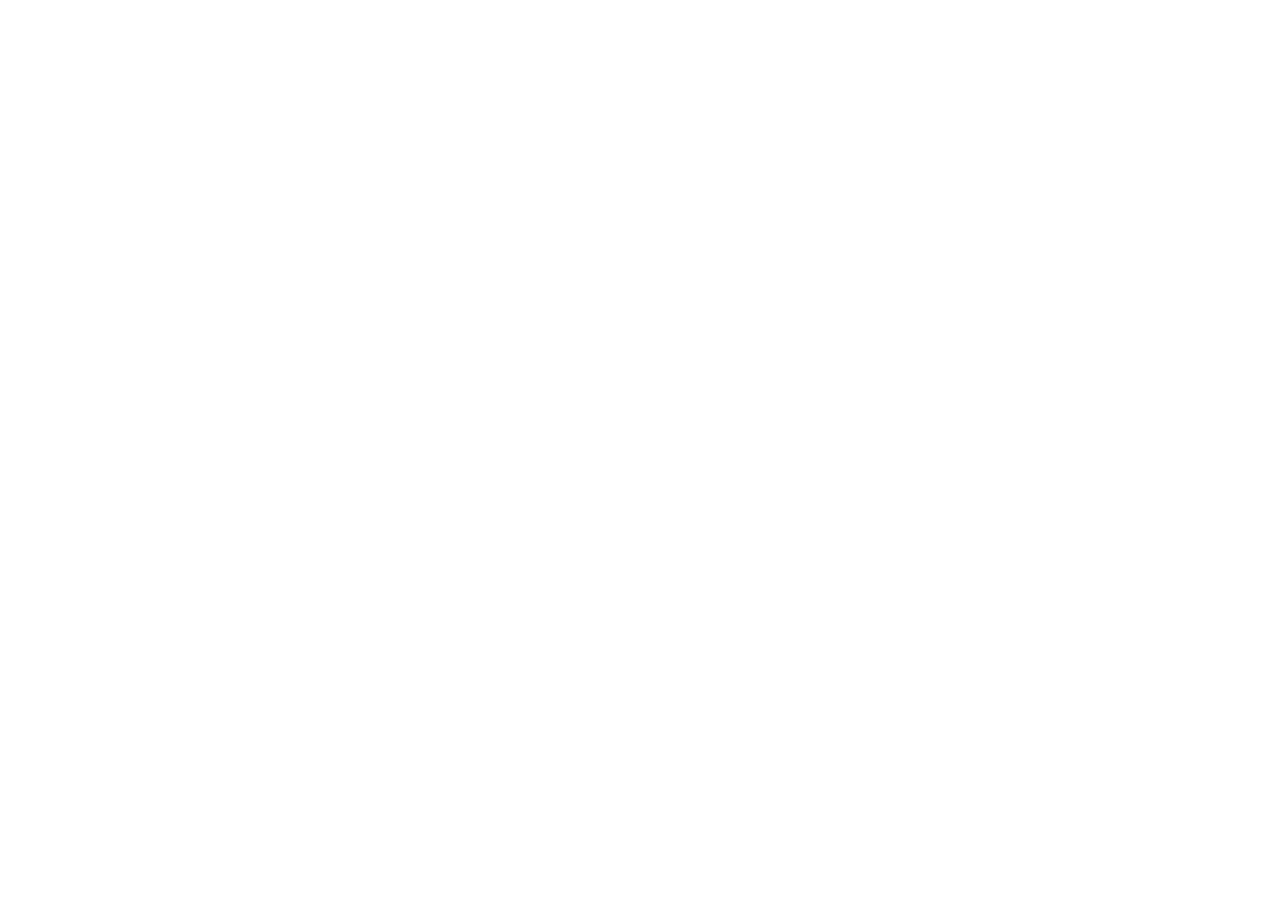
==== experiment/simulation/index.html @ 6c7a4abf "Initial commit" ====
<!DOCTYPE html>
<html>
<head>
	<!-- Add CSS at the head of HTML file -->
    <link rel="stylesheet" href="./css/main.css">
</head>
<body>
		<!-- Your code goes here-->

	<!-- Add JS at the bottom of HTML file --> 
        <script src="./js/main.js"></script>
</body>
</html>
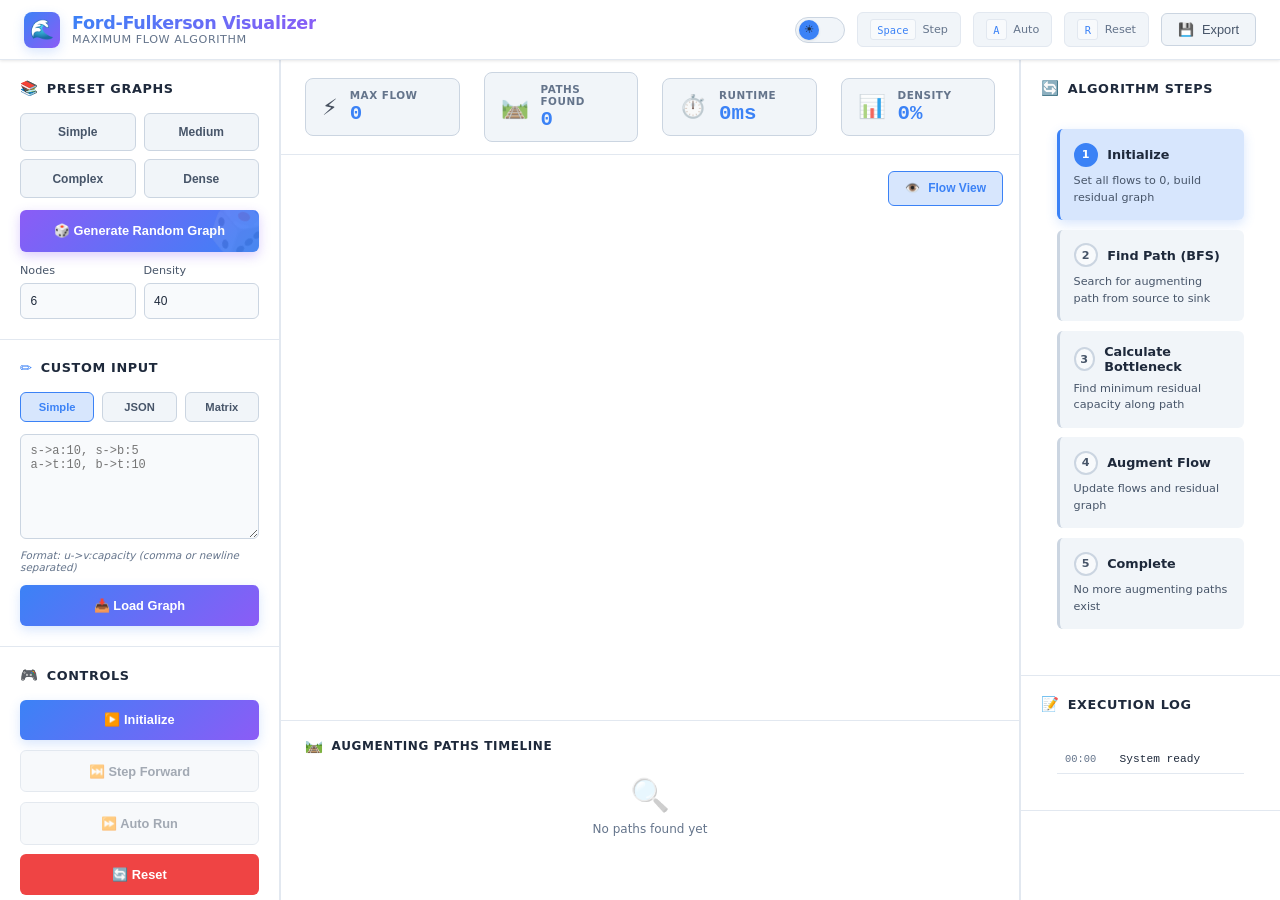
==== commit 82853ef9: "Initial commit" ====
--- a/experiment/simulation/index.html
+++ b/experiment/simulation/index.html
@@ -1,13 +1,274 @@
 <!DOCTYPE html>
-<html>
+<html lang="en">
 <head>
-	<!-- Add CSS at the head of HTML file -->
-    <link rel="stylesheet" href="./css/main.css">
+<meta charset="UTF-8">
+<meta name="viewport" content="width=device-width, initial-scale=1.0">
+<title>Ford-Fulkerson Algorithm Visualizer</title>
+<link rel="stylesheet" href="css/main.css">
 </head>
 <body>
-		<!-- Your code goes here-->
-
-	<!-- Add JS at the bottom of HTML file --> 
-        <script src="./js/main.js"></script>
+
+<div class="app-container">
+  <!-- Header -->
+  <div class="header">
+    <div class="logo">
+      <div class="logo-icon">🌊</div>
+      <div class="logo-text">
+        <h1>Ford-Fulkerson Visualizer</h1>
+        <p>Maximum Flow Algorithm</p>
+      </div>
+    </div>
+    <div class="header-actions">
+      <div class="theme-toggle" onclick="toggleTheme()" title="Toggle theme">
+        <div class="theme-toggle-slider">
+          <span id="themeIcon">☀️</span>
+        </div>
+      </div>
+      <div class="kbd-hint">
+        <kbd class="kbd">Space</kbd>
+        <span>Step</span>
+      </div>
+      <div class="kbd-hint">
+        <kbd class="kbd">A</kbd>
+        <span>Auto</span>
+      </div>
+      <div class="kbd-hint">
+        <kbd class="kbd">R</kbd>
+        <span>Reset</span>
+      </div>
+      <button class="header-btn" onclick="exportGraph()">
+        <span>💾</span>
+        <span>Export</span>
+      </button>
+    </div>
+  </div>
+
+  <!-- Metrics Banner (Above Canvas) -->
+  <div class="metrics-banner">
+    <div class="metric">
+      <div class="metric-icon">⚡</div>
+      <div class="metric-content">
+        <div class="metric-label">Max Flow</div>
+        <div class="metric-value" id="maxFlow">0</div>
+      </div>
+    </div>
+    <div class="metric">
+      <div class="metric-icon">🛤️</div>
+      <div class="metric-content">
+        <div class="metric-label">Paths Found</div>
+        <div class="metric-value" id="pathCount">0</div>
+      </div>
+    </div>
+    <div class="metric">
+      <div class="metric-icon">⏱️</div>
+      <div class="metric-content">
+        <div class="metric-label">Runtime</div>
+        <div class="metric-value"><span id="runtime">0</span>ms</div>
+      </div>
+    </div>
+    <div class="metric">
+      <div class="metric-icon">📊</div>
+      <div class="metric-content">
+        <div class="metric-label">Density</div>
+        <div class="metric-value"><span id="density">0</span>%</div>
+      </div>
+    </div>
+  </div>
+
+  <!-- Left Panel: Input Controls -->
+  <div class="left-panel">
+    <!-- Presets -->
+    <div class="panel-section">
+      <div class="section-title">
+        <span class="section-icon">📚</span>
+        Preset Graphs
+      </div>
+      <div class="preset-grid">
+        <button class="preset-btn" onclick="loadPreset('simple')">Simple</button>
+        <button class="preset-btn" onclick="loadPreset('medium')">Medium</button>
+        <button class="preset-btn" onclick="loadPreset('complex')">Complex</button>
+        <button class="preset-btn" onclick="loadPreset('dense')">Dense</button>
+      </div>
+      <div class="random-section">
+        <button class="random-btn" onclick="generateRandom()">
+          🎲 Generate Random Graph
+        </button>
+        <div class="random-controls">
+          <div class="input-group">
+            <label class="input-label">Nodes</label>
+            <input type="number" class="input-field" id="randomNodes" value="6" min="3" max="12">
+          </div>
+          <div class="input-group">
+            <label class="input-label">Density</label>
+            <input type="number" class="input-field" id="randomDensity" value="40" min="20" max="80" step="10">
+          </div>
+        </div>
+      </div>
+    </div>
+
+    <!-- Custom Input -->
+    <div class="panel-section">
+      <div class="section-title">
+        <span class="section-icon">✏️</span>
+        Custom Input
+      </div>
+      <div class="input-tabs">
+        <button class="input-tab active" onclick="switchInputTab('simple')">Simple</button>
+        <button class="input-tab" onclick="switchInputTab('json')">JSON</button>
+        <button class="input-tab" onclick="switchInputTab('matrix')">Matrix</button>
+      </div>
+      
+      <!-- Simple Format -->
+      <div class="input-content active" id="simpleInput">
+        <textarea 
+          class="input-field" 
+          id="simpleText"
+          placeholder="s->a:10, s->b:5&#10;a->t:10, b->t:10"
+          rows="6"
+        ></textarea>
+        <div class="input-hint">Format: u->v:capacity (comma or newline separated)</div>
+      </div>
+      
+      <!-- JSON Format -->
+      <div class="input-content" id="jsonInput">
+        <textarea 
+          class="input-field" 
+          id="jsonText"
+          placeholder='{"nodes":["s","a","t"],"edges":[{"u":"s","v":"a","c":10}]}'
+          rows="6"
+        ></textarea>
+        <div class="input-hint">Standard JSON format</div>
+      </div>
+      
+      <!-- Matrix Format -->
+      <div class="input-content" id="matrixInput">
+        <textarea 
+          class="input-field" 
+          id="matrixText"
+          placeholder="0 10 5&#10;0 0 10&#10;0 0 0"
+          rows="6"
+        ></textarea>
+        <div class="input-hint">Capacity matrix (space-separated)</div>
+      </div>
+      
+      <button class="control-btn btn-primary" onclick="loadCustomGraph()" style="margin-top: 0.75rem;">
+        📥 Load Graph
+      </button>
+    </div>
+
+    <!-- Controls -->
+    <div class="panel-section">
+      <div class="section-title">
+        <span class="section-icon">🎮</span>
+        Controls
+      </div>
+      <div class="control-buttons">
+        <button class="control-btn btn-primary" id="initBtn" onclick="initialize()">
+          ▶️ Initialize
+        </button>
+        <button class="control-btn btn-secondary" id="stepBtn" onclick="step()" disabled>
+          ⏭️ Step Forward
+        </button>
+        <button class="control-btn btn-secondary" id="autoBtn" onclick="toggleAuto()" disabled>
+          ⏩ Auto Run
+        </button>
+        <button class="control-btn btn-danger" onclick="reset()">
+          🔄 Reset
+        </button>
+      </div>
+    </div>
+  </div>
+
+  <!-- Canvas Container -->
+  <div class="canvas-container">
+    <div class="canvas-controls">
+      <button class="canvas-btn active" id="viewToggle" onclick="toggleView()">
+        <span>👁️</span>
+        <span id="viewText">Flow View</span>
+      </button>
+    </div>
+    
+    <svg id="canvas"></svg>
+  </div>
+
+  <!-- Right Panel: Algorithm Status -->
+  <div class="right-panel">
+    <div class="panel-section">
+      <div class="section-title">
+        <span class="section-icon">🔄</span>
+        Algorithm Steps
+      </div>
+      <div class="algorithm-steps">
+        <div class="step active" data-step="1">
+          <div class="step-header">
+            <div class="step-number">1</div>
+            <div class="step-title">Initialize</div>
+          </div>
+          <div class="step-desc">Set all flows to 0, build residual graph</div>
+        </div>
+        <div class="step" data-step="2">
+          <div class="step-header">
+            <div class="step-number">2</div>
+            <div class="step-title">Find Path (BFS)</div>
+          </div>
+          <div class="step-desc">Search for augmenting path from source to sink</div>
+        </div>
+        <div class="step" data-step="3">
+          <div class="step-header">
+            <div class="step-number">3</div>
+            <div class="step-title">Calculate Bottleneck</div>
+          </div>
+          <div class="step-desc">Find minimum residual capacity along path</div>
+        </div>
+        <div class="step" data-step="4">
+          <div class="step-header">
+            <div class="step-number">4</div>
+            <div class="step-title">Augment Flow</div>
+          </div>
+          <div class="step-desc">Update flows and residual graph</div>
+        </div>
+        <div class="step" data-step="5">
+          <div class="step-header">
+            <div class="step-number">5</div>
+            <div class="step-title">Complete</div>
+          </div>
+          <div class="step-desc">No more augmenting paths exist</div>
+        </div>
+      </div>
+    </div>
+
+    <div class="panel-section">
+      <div class="section-title">
+        <span class="section-icon">📝</span>
+        Execution Log
+      </div>
+      <div class="execution-log" id="logPanel">
+        <div class="log-entry info">
+          <span class="log-time">00:00</span>
+          <span class="log-message">System ready</span>
+        </div>
+      </div>
+    </div>
+  </div>
+
+  <!-- Path History Timeline (Below Canvas) -->
+  <div class="path-history-container">
+    <div class="path-history-header">
+      <span class="section-icon">🛤️</span>
+      Augmenting Paths Timeline
+    </div>
+    <div class="path-timeline" id="pathTimeline">
+      <div class="path-placeholder">
+        <div class="path-placeholder-icon">🔍</div>
+        <div>No paths found yet</div>
+      </div>
+    </div>
+  </div>
+</div>
+
+<!-- Tooltip -->
+<div class="tooltip" id="tooltip"></div>
+
+<script src="js/main.js"></script>
 </body>
 </html>
--- a/experiment/simulation/css/main.css
+++ b/experiment/simulation/css/main.css
@@ -0,0 +1,992 @@
+:root[data-theme="light"] {
+  --bg-primary: #f8fafc;
+  --bg-secondary: #ffffff;
+  --bg-tertiary: #f1f5f9;
+  --bg-card: #e2e8f0;
+  --accent-primary: #3b82f6;
+  --accent-secondary: #8b5cf6;
+  --accent-success: #10b981;
+  --accent-warning: #f59e0b;
+  --accent-error: #ef4444;
+  --text-primary: #1e293b;
+  --text-secondary: #475569;
+  --text-muted: #64748b;
+  --border-subtle: #e2e8f0;
+  --border-medium: #cbd5e1;
+  --glow-primary: rgba(59, 130, 246, 0.2);
+  --glow-success: rgba(16, 185, 129, 0.2);
+  --shadow-sm: 0 1px 3px rgba(0, 0, 0, 0.1);
+  --shadow-md: 0 4px 6px rgba(0, 0, 0, 0.1);
+}
+
+/* Dark Theme */
+:root[data-theme="dark"] {
+  --bg-primary: #0f172a;
+  --bg-secondary: #1e293b;
+  --bg-tertiary: #334155;
+  --bg-card: #475569;
+  --accent-primary: #3b82f6;
+  --accent-secondary: #8b5cf6;
+  --accent-success: #10b981;
+  --accent-warning: #f59e0b;
+  --accent-error: #ef4444;
+  --text-primary: #f1f5f9;
+  --text-secondary: #cbd5e1;
+  --text-muted: #94a3b8;
+  --border-subtle: #334155;
+  --border-medium: #475569;
+  --glow-primary: rgba(59, 130, 246, 0.3);
+  --glow-success: rgba(16, 185, 129, 0.3);
+  --shadow-sm: 0 2px 4px rgba(0, 0, 0, 0.3);
+  --shadow-md: 0 4px 8px rgba(0, 0, 0, 0.3);
+}
+
+* {
+  margin: 0;
+  padding: 0;
+  box-sizing: border-box;
+}
+
+body {
+  font-family: -apple-system, BlinkMacSystemFont, 'Segoe UI', system-ui, sans-serif;
+  background: var(--bg-primary);
+  color: var(--text-primary);
+  height: 100vh;
+  overflow: hidden;
+  transition: background 0.3s ease, color 0.3s ease;
+}
+
+/* Main Layout */
+.app-container {
+  display: grid;
+  grid-template-columns: 320px 1fr 280px;
+  grid-template-rows: 60px auto 1fr 180px;
+  height: 100vh;
+  gap: 0;
+}
+
+/* Header */
+.header {
+  grid-column: 1 / -1;
+  background: var(--bg-secondary);
+  border-bottom: 1px solid var(--border-subtle);
+  padding: 0 1.5rem;
+  display: flex;
+  justify-content: space-between;
+  align-items: center;
+  box-shadow: var(--shadow-sm);
+  position: relative;
+  z-index: 100;
+}
+
+.logo {
+  display: flex;
+  align-items: center;
+  gap: 0.75rem;
+}
+
+.logo-icon {
+  width: 36px;
+  height: 36px;
+  background: linear-gradient(135deg, var(--accent-primary), var(--accent-secondary));
+  border-radius: 8px;
+  display: flex;
+  align-items: center;
+  justify-content: center;
+  font-size: 1.2rem;
+  box-shadow: 0 4px 12px var(--glow-primary);
+  animation: float 3s ease-in-out infinite;
+}
+
+@keyframes float {
+  0%, 100% { transform: translateY(0px); }
+  50% { transform: translateY(-4px); }
+}
+
+.logo-text h1 {
+  font-size: 1.1rem;
+  font-weight: 700;
+  background: linear-gradient(135deg, var(--accent-primary), var(--accent-secondary));
+  -webkit-background-clip: text;
+  -webkit-text-fill-color: transparent;
+  letter-spacing: -0.3px;
+}
+
+.logo-text p {
+  font-size: 0.7rem;
+  color: var(--text-muted);
+  text-transform: uppercase;
+  letter-spacing: 0.05em;
+}
+
+.header-actions {
+  display: flex;
+  gap: 0.75rem;
+  align-items: center;
+}
+
+/* Theme Toggle */
+.theme-toggle {
+  width: 50px;
+  height: 26px;
+  background: var(--bg-tertiary);
+  border: 1px solid var(--border-medium);
+  border-radius: 13px;
+  cursor: pointer;
+  position: relative;
+  transition: all 0.3s ease;
+}
+
+.theme-toggle:hover {
+  border-color: var(--accent-primary);
+}
+
+.theme-toggle-slider {
+  width: 20px;
+  height: 20px;
+  background: var(--accent-primary);
+  border-radius: 50%;
+  position: absolute;
+  top: 2px;
+  left: 3px;
+  transition: transform 0.3s ease;
+  display: flex;
+  align-items: center;
+  justify-content: center;
+  font-size: 0.7rem;
+  box-shadow: var(--shadow-sm);
+}
+
+:root[data-theme="dark"] .theme-toggle-slider {
+  transform: translateX(24px);
+}
+
+.header-btn {
+  padding: 0.5rem 1rem;
+  background: var(--bg-tertiary);
+  border: 1px solid var(--border-medium);
+  border-radius: 6px;
+  color: var(--text-secondary);
+  font-size: 0.8rem;
+  cursor: pointer;
+  transition: all 0.2s ease;
+  display: flex;
+  align-items: center;
+  gap: 0.5rem;
+}
+
+.header-btn:hover {
+  border-color: var(--accent-primary);
+  color: var(--accent-primary);
+  transform: translateY(-1px);
+}
+
+.kbd-hint {
+  display: flex;
+  align-items: center;
+  gap: 0.4rem;
+  padding: 0.4rem 0.75rem;
+  background: var(--bg-tertiary);
+  border: 1px solid var(--border-subtle);
+  border-radius: 6px;
+  font-size: 0.7rem;
+  color: var(--text-muted);
+}
+
+.kbd {
+  padding: 0.2rem 0.4rem;
+  background: var(--bg-primary);
+  border: 1px solid var(--border-subtle);
+  border-radius: 3px;
+  font-family: monospace;
+  font-size: 0.65rem;
+  color: var(--accent-primary);
+  min-width: 18px;
+  text-align: center;
+}
+
+/* Metrics Banner */
+.metrics-banner {
+  grid-column: 2 / 3;
+  background: var(--bg-secondary);
+  border-bottom: 1px solid var(--border-subtle);
+  border-left: 1px solid var(--border-subtle);
+  border-right: 1px solid var(--border-subtle);
+  padding: 0.75rem 1.5rem;
+  display: flex;
+  gap: 1.5rem;
+  align-items: center;
+}
+
+.metric {
+  flex: 1;
+  display: flex;
+  align-items: center;
+  gap: 0.75rem;
+  padding: 0.6rem 1rem;
+  background: var(--bg-tertiary);
+  border-radius: 8px;
+  border: 1px solid var(--border-medium);
+  transition: all 0.3s cubic-bezier(0.4, 0, 0.2, 1);
+  position: relative;
+  overflow: hidden;
+}
+
+.metric::before {
+  content: '';
+  position: absolute;
+  left: 0;
+  top: 0;
+  width: 3px;
+  height: 100%;
+  background: var(--accent-primary);
+  transform: scaleY(0);
+  transition: transform 0.3s ease;
+}
+
+.metric:hover::before {
+  transform: scaleY(1);
+}
+
+.metric:hover {
+  border-color: var(--accent-primary);
+  box-shadow: 0 4px 12px var(--glow-primary);
+}
+
+.metric-icon {
+  font-size: 1.4rem;
+  opacity: 0.8;
+}
+
+.metric-content {
+  display: flex;
+  flex-direction: column;
+  gap: 0.1rem;
+}
+
+.metric-label {
+  font-size: 0.65rem;
+  color: var(--text-muted);
+  text-transform: uppercase;
+  letter-spacing: 0.05em;
+  font-weight: 600;
+}
+
+.metric-value {
+  font-size: 1.3rem;
+  font-weight: 700;
+  font-family: 'Courier New', monospace;
+  color: var(--accent-primary);
+}
+
+/* Left Panel - Input Controls */
+.left-panel {
+  grid-column: 1;
+  grid-row: 2 / -1;
+  background: var(--bg-secondary);
+  border-right: 1px solid var(--border-subtle);
+  overflow-y: auto;
+  overflow-x: hidden;
+}
+
+.panel-section {
+  padding: 1.25rem;
+  border-bottom: 1px solid var(--border-subtle);
+}
+
+.section-title {
+  display: flex;
+  align-items: center;
+  gap: 0.5rem;
+  margin-bottom: 1rem;
+  font-size: 0.8rem;
+  font-weight: 600;
+  color: var(--text-primary);
+  text-transform: uppercase;
+  letter-spacing: 0.05em;
+}
+
+.section-icon {
+  font-size: 0.9rem;
+  color: var(--accent-primary);
+}
+
+/* Preset Buttons */
+.preset-grid {
+  display: grid;
+  grid-template-columns: repeat(2, 1fr);
+  gap: 0.5rem;
+  margin-bottom: 0.75rem;
+}
+
+.preset-btn {
+  background: var(--bg-tertiary);
+  border: 1px solid var(--border-medium);
+  color: var(--text-secondary);
+  padding: 0.7rem 0.5rem;
+  border-radius: 6px;
+  font-size: 0.75rem;
+  font-weight: 600;
+  cursor: pointer;
+  transition: all 0.2s ease;
+  position: relative;
+  overflow: hidden;
+}
+
+.preset-btn::after {
+  content: '';
+  position: absolute;
+  top: 50%;
+  left: 50%;
+  width: 0;
+  height: 0;
+  border-radius: 50%;
+  background: var(--glow-primary);
+  transform: translate(-50%, -50%);
+  transition: width 0.4s ease, height 0.4s ease;
+}
+
+.preset-btn:hover::after {
+  width: 150px;
+  height: 150px;
+}
+
+.preset-btn:hover {
+  border-color: var(--accent-primary);
+  color: var(--accent-primary);
+  transform: translateY(-2px);
+}
+
+.preset-btn.active {
+  background: var(--glow-primary);
+  border-color: var(--accent-primary);
+  color: var(--accent-primary);
+}
+
+/* Random Generator */
+.random-section {
+  margin-top: 0.75rem;
+}
+
+.random-btn {
+  width: 100%;
+  padding: 0.85rem;
+  background: linear-gradient(135deg, var(--accent-secondary), var(--accent-primary));
+  border: none;
+  border-radius: 6px;
+  color: white;
+  font-size: 0.8rem;
+  font-weight: 600;
+  cursor: pointer;
+  transition: all 0.3s ease;
+  box-shadow: 0 4px 12px rgba(139, 92, 246, 0.3);
+  position: relative;
+  overflow: hidden;
+}
+
+.random-btn::before {
+  content: '🎲';
+  position: absolute;
+  font-size: 3rem;
+  opacity: 0.1;
+  right: -10px;
+  top: 50%;
+  transform: translateY(-50%) rotate(20deg);
+  transition: all 0.3s ease;
+}
+
+.random-btn:hover::before {
+  transform: translateY(-50%) rotate(0deg) scale(1.2);
+}
+
+.random-btn:hover {
+  transform: translateY(-2px);
+  box-shadow: 0 6px 20px rgba(139, 92, 246, 0.4);
+}
+
+.random-controls {
+  display: grid;
+  grid-template-columns: 1fr 1fr;
+  gap: 0.5rem;
+  margin-top: 0.75rem;
+}
+
+.input-group {
+  margin-bottom: 0;
+}
+
+.input-label {
+  display: block;
+  font-size: 0.7rem;
+  color: var(--text-secondary);
+  margin-bottom: 0.4rem;
+  font-weight: 500;
+}
+
+.input-field {
+  width: 100%;
+  padding: 0.6rem;
+  background: var(--bg-primary);
+  border: 1px solid var(--border-medium);
+  border-radius: 6px;
+  color: var(--text-primary);
+  font-size: 0.75rem;
+  transition: all 0.2s ease;
+}
+
+.input-field:focus {
+  outline: none;
+  border-color: var(--accent-primary);
+  box-shadow: 0 0 0 3px var(--glow-primary);
+}
+
+/* Input Methods Tabs */
+.input-tabs {
+  display: flex;
+  gap: 0.5rem;
+  margin-bottom: 0.75rem;
+}
+
+.input-tab {
+  flex: 1;
+  padding: 0.5rem;
+  background: var(--bg-tertiary);
+  border: 1px solid var(--border-medium);
+  border-radius: 6px;
+  font-size: 0.7rem;
+  font-weight: 600;
+  color: var(--text-secondary);
+  cursor: pointer;
+  transition: all 0.2s ease;
+  text-align: center;
+}
+
+.input-tab:hover {
+  border-color: var(--accent-primary);
+  color: var(--accent-primary);
+}
+
+.input-tab.active {
+  background: var(--glow-primary);
+  border-color: var(--accent-primary);
+  color: var(--accent-primary);
+}
+
+.input-content {
+  display: none;
+}
+
+.input-content.active {
+  display: block;
+}
+
+textarea.input-field {
+  font-family: 'Courier New', monospace;
+  resize: vertical;
+  min-height: 100px;
+}
+
+.input-hint {
+  font-size: 0.65rem;
+  color: var(--text-muted);
+  margin-top: 0.4rem;
+  font-style: italic;
+}
+
+/* Control Buttons */
+.control-buttons {
+  display: flex;
+  flex-direction: column;
+  gap: 0.6rem;
+}
+
+.control-btn {
+  width: 100%;
+  padding: 0.8rem;
+  border: none;
+  border-radius: 6px;
+  font-size: 0.8rem;
+  font-weight: 600;
+  cursor: pointer;
+  transition: all 0.2s ease;
+  display: flex;
+  align-items: center;
+  justify-content: center;
+  gap: 0.5rem;
+  position: relative;
+  overflow: hidden;
+}
+
+.control-btn:disabled {
+  opacity: 0.5;
+  cursor: not-allowed;
+}
+
+.btn-primary {
+  background: linear-gradient(135deg, var(--accent-primary), var(--accent-secondary));
+  color: white;
+  box-shadow: 0 4px 12px var(--glow-primary);
+}
+
+.btn-primary:hover:not(:disabled) {
+  transform: translateY(-2px);
+  box-shadow: 0 6px 16px var(--glow-primary);
+}
+
+.btn-secondary {
+  background: var(--bg-tertiary);
+  color: var(--text-secondary);
+  border: 1px solid var(--border-medium);
+}
+
+.btn-secondary:hover:not(:disabled) {
+  border-color: var(--accent-primary);
+  color: var(--accent-primary);
+}
+
+.btn-danger {
+  background: var(--accent-error);
+  color: white;
+}
+
+.btn-danger:hover:not(:disabled) {
+  background: #dc2626;
+  transform: translateY(-2px);
+}
+
+/* Canvas Container */
+.canvas-container {
+  grid-column: 2;
+  grid-row: 3;
+  background: var(--bg-secondary);
+  border-left: 1px solid var(--border-subtle);
+  border-right: 1px solid var(--border-subtle);
+  position: relative;
+  overflow: hidden;
+}
+
+/* Canvas Controls */
+.canvas-controls {
+  position: absolute;
+  top: 1rem;
+  right: 1rem;
+  display: flex;
+  gap: 0.5rem;
+  z-index: 50;
+}
+
+.canvas-btn {
+  padding: 0.6rem 1rem;
+  background: var(--bg-tertiary);
+  backdrop-filter: blur(10px);
+  border: 1px solid var(--border-medium);
+  border-radius: 6px;
+  color: var(--text-secondary);
+  font-size: 0.75rem;
+  font-weight: 600;
+  cursor: pointer;
+  transition: all 0.2s ease;
+  display: flex;
+  align-items: center;
+  gap: 0.5rem;
+}
+
+.canvas-btn:hover {
+  border-color: var(--accent-primary);
+  color: var(--accent-primary);
+  transform: translateY(-1px);
+}
+
+.canvas-btn.active {
+  background: var(--glow-primary);
+  border-color: var(--accent-primary);
+  color: var(--accent-primary);
+}
+
+#canvas {
+  width: 100%;
+  height: 100%;
+  display: block;
+}
+
+/* Right Panel - Algorithm Status */
+.right-panel {
+  grid-column: 3;
+  grid-row: 2 / -1;
+  background: var(--bg-secondary);
+  border-left: 1px solid var(--border-subtle);
+  overflow-y: auto;
+  overflow-x: hidden;
+}
+
+/* Algorithm Steps */
+.algorithm-steps {
+  padding: 1rem;
+}
+
+.step {
+  padding: 0.85rem;
+  background: var(--bg-tertiary);
+  border-left: 3px solid var(--border-medium);
+  border-radius: 6px;
+  margin-bottom: 0.6rem;
+  transition: all 0.3s ease;
+  cursor: pointer;
+}
+
+.step:hover {
+  border-left-color: var(--accent-primary);
+  transform: translateX(4px);
+}
+
+.step.active {
+  background: var(--glow-primary);
+  border-left-color: var(--accent-primary);
+  box-shadow: 0 4px 12px var(--glow-primary);
+}
+
+.step-header {
+  display: flex;
+  align-items: center;
+  gap: 0.6rem;
+  margin-bottom: 0.4rem;
+}
+
+.step-number {
+  width: 24px;
+  height: 24px;
+  background: var(--bg-primary);
+  border: 2px solid var(--border-medium);
+  border-radius: 50%;
+  display: flex;
+  align-items: center;
+  justify-content: center;
+  font-size: 0.7rem;
+  font-weight: 700;
+  color: var(--text-secondary);
+  transition: all 0.3s ease;
+}
+
+.step.active .step-number {
+  background: var(--accent-primary);
+  border-color: var(--accent-primary);
+  color: white;
+  animation: pulse 2s infinite;
+}
+
+@keyframes pulse {
+  0%, 100% { transform: scale(1); }
+  50% { transform: scale(1.1); }
+}
+
+.step-title {
+  font-size: 0.8rem;
+  font-weight: 600;
+  color: var(--text-primary);
+}
+
+.step-desc {
+  font-size: 0.7rem;
+  color: var(--text-secondary);
+  line-height: 1.5;
+}
+
+/* Execution Log */
+.execution-log {
+  padding: 1rem;
+  max-height: 250px;
+  overflow-y: auto;
+}
+
+.log-entry {
+  display: flex;
+  gap: 0.6rem;
+  padding: 0.5rem;
+  font-size: 0.7rem;
+  font-family: 'Courier New', monospace;
+  border-bottom: 1px solid var(--border-subtle);
+  transition: background 0.2s ease;
+}
+
+.log-entry:hover {
+  background: var(--bg-tertiary);
+}
+
+.log-time {
+  color: var(--text-muted);
+  font-size: 0.65rem;
+  min-width: 45px;
+}
+
+.log-message {
+  color: var(--text-secondary);
+  flex: 1;
+}
+
+.log-entry.success .log-message { color: var(--accent-success); }
+.log-entry.error .log-message { color: var(--accent-error); }
+.log-entry.warning .log-message { color: var(--accent-warning); }
+.log-entry.info .log-message { color: var(--accent-info); }
+
+/* Path History Timeline (Below Canvas) */
+.path-history-container {
+  grid-column: 2;
+  grid-row: 4;
+  background: var(--bg-secondary);
+  border-top: 1px solid var(--border-subtle);
+  border-left: 1px solid var(--border-subtle);
+  border-right: 1px solid var(--border-subtle);
+  padding: 1rem 1.5rem;
+  overflow-x: auto;
+  overflow-y: hidden;
+}
+
+.path-history-header {
+  display: flex;
+  align-items: center;
+  gap: 0.5rem;
+  margin-bottom: 0.75rem;
+  font-size: 0.75rem;
+  font-weight: 600;
+  color: var(--text-primary);
+  text-transform: uppercase;
+  letter-spacing: 0.05em;
+}
+
+.path-timeline {
+  display: flex;
+  gap: 1rem;
+  min-height: 80px;
+  align-items: center;
+}
+
+.path-card {
+  min-width: 250px;
+  padding: 0.85rem 1rem;
+  background: var(--bg-tertiary);
+  border: 1px solid var(--border-medium);
+  border-radius: 8px;
+  transition: all 0.3s ease;
+  position: relative;
+  animation: slideIn 0.4s ease;
+}
+
+@keyframes slideIn {
+  from {
+    opacity: 0;
+    transform: translateX(-20px);
+  }
+  to {
+    opacity: 1;
+    transform: translateX(0);
+  }
+}
+
+.path-card:hover {
+  border-color: var(--accent-primary);
+  transform: translateY(-2px);
+  box-shadow: 0 4px 12px var(--glow-primary);
+}
+
+.path-card::before {
+  content: attr(data-path-number);
+  position: absolute;
+  top: -8px;
+  left: 10px;
+  padding: 0.2rem 0.5rem;
+  background: var(--accent-primary);
+  color: white;
+  font-size: 0.65rem;
+  font-weight: 700;
+  border-radius: 4px;
+}
+
+.path-nodes {
+  font-family: 'Courier New', monospace;
+  font-size: 0.8rem;
+  color: var(--text-primary);
+  font-weight: 600;
+  margin-bottom: 0.5rem;
+}
+
+.path-info {
+  display: flex;
+  justify-content: space-between;
+  align-items: center;
+  font-size: 0.7rem;
+}
+
+.path-bottleneck {
+  color: var(--accent-warning);
+}
+
+.path-flow {
+  padding: 0.2rem 0.6rem;
+  background: var(--glow-success);
+  color: var(--accent-success);
+  border-radius: 4px;
+  font-weight: 600;
+}
+
+.path-placeholder {
+  width: 100%;
+  height: 80px;
+  display: flex;
+  flex-direction: column;
+  align-items: center;
+  justify-content: center;
+  color: var(--text-muted);
+  font-size: 0.75rem;
+}
+
+.path-placeholder-icon {
+  font-size: 2rem;
+  margin-bottom: 0.5rem;
+  opacity: 0.3;
+}
+
+/* Scrollbar Styling */
+::-webkit-scrollbar {
+  width: 8px;
+  height: 8px;
+}
+
+::-webkit-scrollbar-track {
+  background: var(--bg-primary);
+}
+
+::-webkit-scrollbar-thumb {
+  background: var(--border-medium);
+  border-radius: 4px;
+}
+
+::-webkit-scrollbar-thumb:hover {
+  background: var(--border-subtle);
+}
+
+/* Toast Notifications */
+.toast {
+  position: fixed;
+  top: 80px;
+  right: 20px;
+  padding: 1rem 1.25rem;
+  background: var(--bg-tertiary);
+  border: 1px solid var(--border-medium);
+  border-radius: 8px;
+  box-shadow: var(--shadow-md);
+  display: flex;
+  align-items: center;
+  gap: 0.75rem;
+  z-index: 1000;
+  animation: toastIn 0.3s ease;
+  font-size: 0.8rem;
+}
+
+@keyframes toastIn {
+  from {
+    opacity: 0;
+    transform: translateX(100%);
+  }
+  to {
+    opacity: 1;
+    transform: translateX(0);
+  }
+}
+
+.toast.success { border-left: 4px solid var(--accent-success); }
+.toast.error { border-left: 4px solid var(--accent-error); }
+.toast.warning { border-left: 4px solid var(--accent-warning); }
+.toast.info { border-left: 4px solid var(--accent-info); }
+
+.toast-icon {
+  font-size: 1.2rem;
+}
+
+.toast.success .toast-icon { color: var(--accent-success); }
+.toast.error .toast-icon { color: var(--accent-error); }
+.toast.warning .toast-icon { color: var(--accent-warning); }
+.toast.info .toast-icon { color: var(--accent-info); }
+
+/* SVG Node Styling */
+.node {
+  cursor: pointer;
+  transition: all 0.3s ease;
+}
+
+.node:hover .node-circle {
+  filter: brightness(1.1);
+  stroke-width: 3;
+}
+
+.node-circle {
+  transition: all 0.3s ease;
+}
+
+.node.source .node-circle {
+  fill: var(--accent-success);
+  stroke: #059669;
+}
+
+.node.sink .node-circle {
+  fill: var(--accent-error);
+  stroke: #dc2626;
+}
+
+.node.visited .node-circle {
+  fill: var(--accent-warning);
+  stroke: #f59e0b;
+}
+
+/* Subtle path animation with green heartbeat ripple */
+.edge {
+  transition: all 0.3s ease;
+}
+.edge.path {
+  stroke: var(--accent-success);
+  stroke-width: 3;
+}
+
+.edge.path path {
+  animation: pathPulse 1.5s ease-in-out infinite;
+}
+
+@keyframes pathPulse {
+  0%, 100% { 
+    filter: drop-shadow(0 0 2px rgba(16, 185, 129, 0.3));
+  }
+  50% { 
+    filter: drop-shadow(0 0 6px rgba(16, 185, 129, 0.6));
+  }
+}
+
+.edge.saturated {
+  stroke: var(--text-muted);
+  stroke-dasharray: 5, 5;
+  opacity: 0.4;
+}
+
+/* Tooltip */
+.tooltip {
+  position: fixed;
+  padding: 0.5rem 0.75rem;
+  background: var(--bg-tertiary);
+  border: 1px solid var(--border-medium);
+  border-radius: 6px;
+  font-size: 0.7rem;
+  color: var(--text-primary);
+  pointer-events: none;
+  z-index: 1000;
+  opacity: 0;
+  transition: opacity 0.2s ease;
+  box-shadow: var(--shadow-md);
+}
+
+.tooltip.show {
+  opacity: 1;
+}
+
+/* Responsive adjustments */
+@media (max-width: 1400px) {
+  .app-container {
+    grid-template-columns: 280px 1fr 260px;
+  }
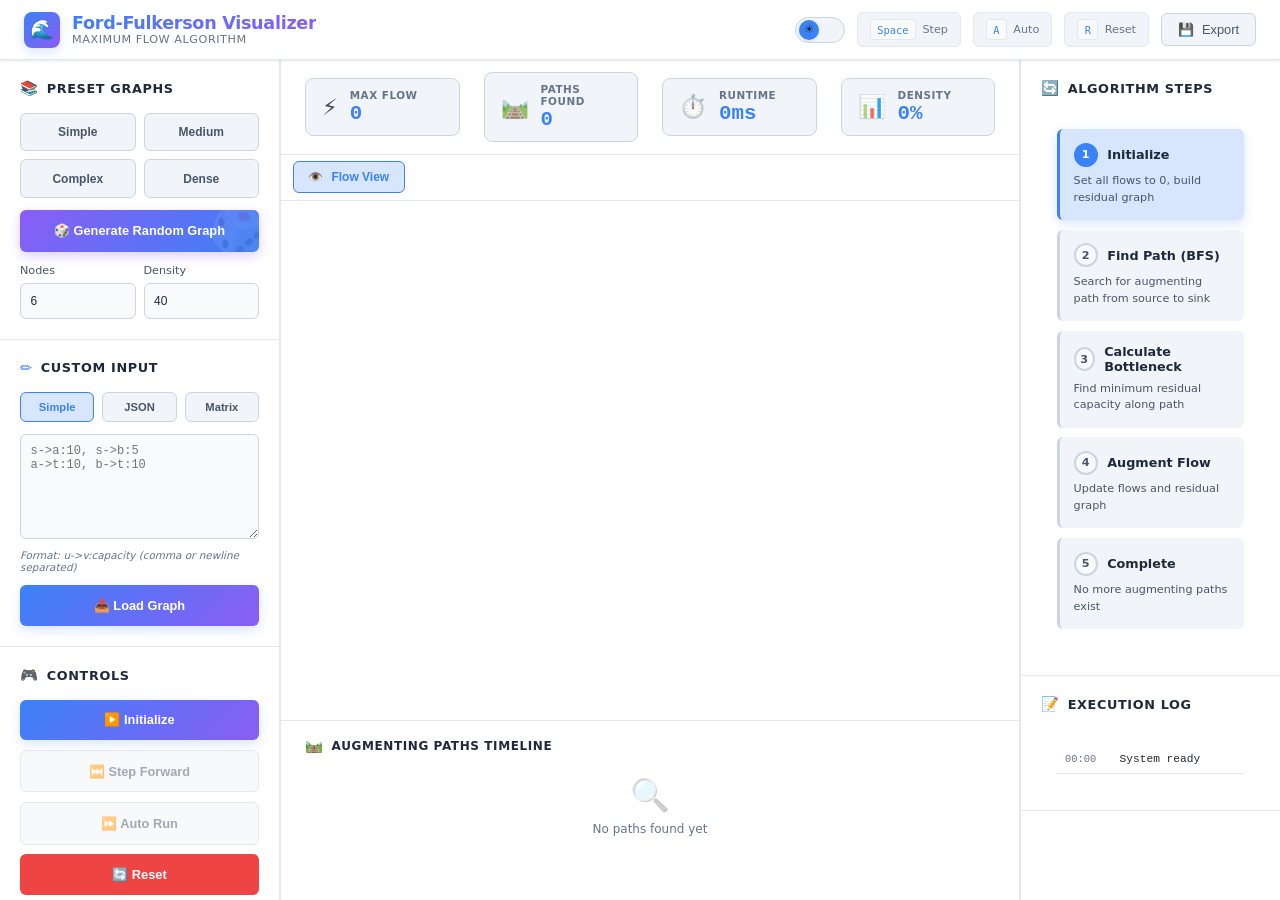
==== commit 98de6883: "readme" ====
--- a/experiment/simulation/index.html
+++ b/experiment/simulation/index.html
@@ -180,12 +180,24 @@
   </div>
 
   <!-- Canvas Container -->
-  <div class="canvas-container">
+  <div class="canvas-container" id="canvasSection">
     <div class="canvas-controls">
       <button class="canvas-btn active" id="viewToggle" onclick="toggleView()">
         <span>👁️</span>
         <span id="viewText">Flow View</span>
       </button>
+
+      <!-- Residual view legend — only visible in residual mode, sits beside the button -->
+      <div class="residual-info-panel" id="residualInfoPanel">
+        <div class="residual-legend-item">
+          <div class="residual-legend-line forward"></div>
+          <span>→ forward</span>
+        </div>
+        <div class="residual-legend-item">
+          <div class="residual-legend-line backward"></div>
+          <span>← pushback</span>
+        </div>
+      </div>
     </div>
     
     <svg id="canvas"></svg>
--- a/experiment/simulation/css/main.css
+++ b/experiment/simulation/css/main.css
@@ -561,24 +561,28 @@
   background: var(--bg-secondary);
   border-left: 1px solid var(--border-subtle);
   border-right: 1px solid var(--border-subtle);
-  position: relative;
+  display: flex;
+  flex-direction: column;
   overflow: hidden;
 }
 
-/* Canvas Controls */
+/* Canvas Controls — single fixed-height bar, never overlaps SVG */
 .canvas-controls {
-  position: absolute;
-  top: 1rem;
-  right: 1rem;
-  display: flex;
-  gap: 0.5rem;
+  flex-shrink: 0;
+  display: flex;
+  align-items: center;
+  gap: 0.75rem;
+  padding: 0.4rem 0.75rem;
+  background: var(--bg-secondary);
+  border-bottom: 1px solid var(--border-subtle);
   z-index: 50;
+  flex-wrap: nowrap;
+  overflow: hidden;
 }
 
 .canvas-btn {
-  padding: 0.6rem 1rem;
+  padding: 0.5rem 0.9rem;
   background: var(--bg-tertiary);
-  backdrop-filter: blur(10px);
   border: 1px solid var(--border-medium);
   border-radius: 6px;
   color: var(--text-secondary);
@@ -589,6 +593,8 @@
   display: flex;
   align-items: center;
   gap: 0.5rem;
+  flex-shrink: 0;
+  white-space: nowrap;
 }
 
 .canvas-btn:hover {
@@ -604,9 +610,10 @@
 }
 
 #canvas {
+  flex: 1;
   width: 100%;
-  height: 100%;
   display: block;
+  min-height: 0;
 }
 
 /* Right Panel - Algorithm Status */
@@ -990,3 +997,227 @@
   .app-container {
     grid-template-columns: 280px 1fr 260px;
   }
+}
+
+/* ============================================
+   MOBILE LAYOUT — phones only (≤ 768px)
+   Desktop grid is completely untouched above.
+   ============================================ */
+@media (max-width: 768px) {
+
+  /* Allow page to scroll vertically on mobile */
+  body {
+    height: auto;
+    overflow: auto;
+    overflow-x: hidden;
+  }
+
+  /* Stack everything vertically */
+  .app-container {
+    display: flex;
+    flex-direction: column;
+    height: auto;
+    min-height: 100vh;
+  }
+
+  /* Header: compress on mobile */
+  .header {
+    padding: 0 1rem;
+    flex-wrap: wrap;
+    gap: 0.5rem;
+    min-height: 56px;
+    height: auto;
+    padding-top: 0.5rem;
+    padding-bottom: 0.5rem;
+  }
+
+  /* Hide keyboard hints on mobile — not useful on touch */
+  .kbd-hint {
+    display: none;
+  }
+
+  .logo-text h1 {
+    font-size: 0.95rem;
+  }
+
+  /* Metrics banner: 2x2 grid on mobile */
+  .metrics-banner {
+    order: 0;
+    display: grid;
+    grid-template-columns: 1fr 1fr;
+    gap: 0.5rem;
+    padding: 0.75rem;
+    border-left: none;
+    border-right: none;
+  }
+
+  .metric {
+    padding: 0.5rem 0.75rem;
+  }
+
+  .metric-icon {
+    font-size: 1.1rem;
+  }
+
+  .metric-value {
+    font-size: 1rem;
+  }
+
+  /* Left panel (inputs) goes on top */
+  .left-panel {
+    order: 1;
+    grid-column: unset;
+    grid-row: unset;
+    width: 100%;
+    overflow: visible;
+    border-right: none;
+    border-bottom: 1px solid var(--border-subtle);
+  }
+
+  /* Canvas section in the middle */
+  .canvas-container {
+    order: 2;
+    grid-column: unset;
+    grid-row: unset;
+    width: 100%;
+    /* Fixed height so the SVG renders properly */
+    height: 70vw;
+    min-height: 300px;
+    max-height: 480px;
+    border-left: none;
+    border-right: none;
+    border-top: 1px solid var(--border-subtle);
+    border-bottom: 1px solid var(--border-subtle);
+    /* Scroll target anchor */
+    scroll-margin-top: 8px;
+  }
+
+  /* Path timeline below canvas */
+  .path-history-container {
+    order: 3;
+    grid-column: unset;
+    grid-row: unset;
+    width: 100%;
+    border-left: none;
+    border-right: none;
+    overflow-x: auto;
+  }
+
+  /* Right panel (algorithm steps + log) at the bottom */
+  .right-panel {
+    order: 4;
+    grid-column: unset;
+    grid-row: unset;
+    width: 100%;
+    overflow: visible;
+    border-left: none;
+    border-top: 1px solid var(--border-subtle);
+  }
+
+  /* Make algorithm steps horizontal scrollable strip on mobile */
+  .algorithm-steps {
+    display: flex;
+    flex-direction: row;
+    overflow-x: auto;
+    gap: 0.5rem;
+    padding: 0.75rem;
+    padding-bottom: 1rem;
+    -webkit-overflow-scrolling: touch;
+  }
+
+  .step {
+    min-width: 130px;
+    flex-shrink: 0;
+    margin-bottom: 0;
+  }
+
+  /* Control buttons: 2-column grid on mobile */
+  .control-buttons {
+    display: grid;
+    grid-template-columns: 1fr 1fr;
+    gap: 0.5rem;
+  }
+
+  /* Make preset grid 4 across on wide phones, 2 on narrow */
+  .preset-grid {
+    grid-template-columns: repeat(4, 1fr);
+  }
+
+  @media (max-width: 420px) {
+    .preset-grid {
+      grid-template-columns: repeat(2, 1fr);
+    }
+  }
+
+  /* Execution log: limit height on mobile */
+  .execution-log {
+    max-height: 160px;
+  }
+}
+
+/* ============================================
+   RESIDUAL VIEW — backward edge styling
+   ============================================ */
+
+/* Backward residual edge (added via JS) */
+.edge.backward-residual path {
+  stroke-dasharray: 6 3;
+  opacity: 0.75;
+}
+
+.edge.backward-residual {
+  pointer-events: none;
+}
+
+/* Residual view legend — inline next to the toggle button */
+.residual-info-panel {
+  display: none;
+  align-items: center;
+  gap: 1rem;
+  font-size: 0.7rem;
+  color: var(--text-secondary);
+  border-left: 1px solid var(--border-subtle);
+  padding-left: 0.75rem;
+  overflow: hidden;
+  flex-shrink: 1;
+  min-width: 0;
+}
+
+.residual-info-panel.visible {
+  display: flex;
+}
+
+.residual-legend-item {
+  display: flex;
+  align-items: center;
+  gap: 0.4rem;
+  white-space: nowrap;
+}
+
+.residual-legend-line {
+  width: 28px;
+  height: 2px;
+  border-radius: 2px;
+  flex-shrink: 0;
+}
+
+.residual-legend-line.forward {
+  background: var(--accent-primary);
+}
+
+.residual-legend-line.backward {
+  background: var(--accent-warning);
+  background: repeating-linear-gradient(
+    90deg,
+    var(--accent-warning) 0px,
+    var(--accent-warning) 4px,
+    transparent 4px,
+    transparent 7px
+  );
+  height: 2px;
+}
+
+.residual-legend-line.zero {
+  background: var(--text-muted);
+  opacity: 0.4;
+}
